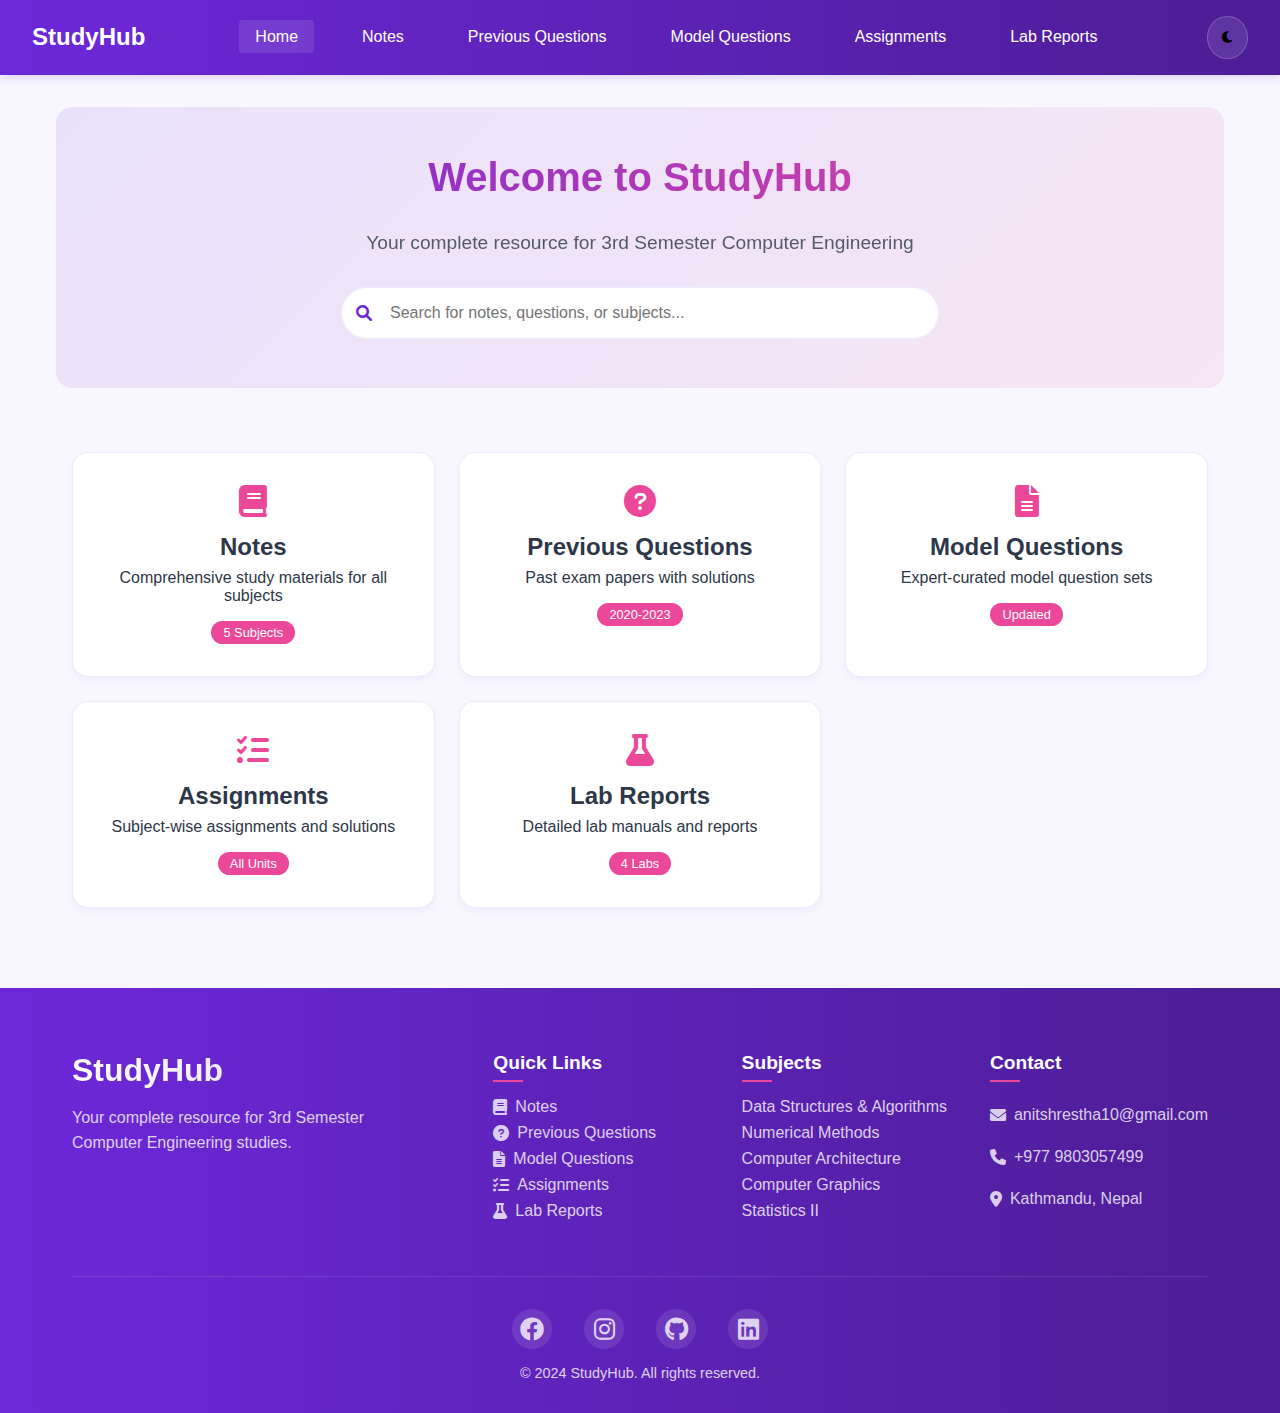
==== index.html @ 10376897 "initial commit" ====
<!DOCTYPE html>
<html lang="en">
<head>
    <meta charset="UTF-8">
    <meta name="viewport" content="width=device-width, initial-scale=1.0">
    <title>3rd Semester Notes</title>
    <link rel="stylesheet" href="styles/style.css">
    <link rel="stylesheet" href="https://cdnjs.cloudflare.com/ajax/libs/font-awesome/6.0.0/css/all.min.css">
</head>
<body>
    <nav class="navbar">
        <div class="nav-brand">StudyHub</div>
        <ul class="nav-links">
            <li><a href="index.html" class="active">Home</a></li>
            <li><a href="notes.html">Notes</a></li>
            <li><a href="previous-questions.html">Previous Questions</a></li>
            <li><a href="model-questions.html">Model Questions</a></li>
            <li><a href="assignments.html">Assignments</a></li>
            <li><a href="lab-reports.html">Lab Reports</a></li>
        </ul>
        <div class="nav-right">
            <button id="theme-toggle" class="theme-toggle">
                <i class="fas fa-moon"></i>
            </button>
            <button class="menu-toggle" aria-label="Toggle navigation">
                <div class="hamburger">
                    <span class="line"></span>
                    <span class="line"></span>
                    <span class="line"></span>
                </div>
            </button>
        </div>
    </nav>

    <main class="container">
        <div class="hero-section">
            <h1>Welcome to StudyHub</h1>
            <p class="hero-subtitle">Your complete resource for 3rd Semester Computer Engineering</p>
            <div class="search-box">
                <i class="fas fa-search"></i>
                <input type="text" placeholder="Search for notes, questions, or subjects...">
            </div>
        </div>

        <div class="categories-grid">
            <a href="notes.html" class="category-card">
                <i class="fas fa-book"></i>
                <h2>Notes</h2>
                <p>Comprehensive study materials for all subjects</p>
                <span class="card-badge">5 Subjects</span>
            </a>
            <a href="previous-questions.html" class="category-card">
                <i class="fas fa-question-circle"></i>
                <h2>Previous Questions</h2>
                <p>Past exam papers with solutions</p>
                <span class="card-badge">2020-2023</span>
            </a>
            <a href="model-questions.html" class="category-card">
                <i class="fas fa-file-alt"></i>
                <h2>Model Questions</h2>
                <p>Expert-curated model question sets</p>
                <span class="card-badge">Updated</span>
            </a>
            <a href="assignments.html" class="category-card">
                <i class="fas fa-tasks"></i>
                <h2>Assignments</h2>
                <p>Subject-wise assignments and solutions</p>
                <span class="card-badge">All Units</span>
            </a>
            <a href="lab-reports.html" class="category-card">
                <i class="fas fa-flask"></i>
                <h2>Lab Reports</h2>
                <p>Detailed lab manuals and reports</p>
                <span class="card-badge">4 Labs</span>
            </a>
        </div>
    </main>

    <footer>
        <div class="footer-content">
            <div class="footer-main">
                <div class="footer-brand">
                    <h2>StudyHub</h2>
                    <p>Your complete resource for 3rd Semester Computer Engineering studies.</p>
                </div>
                <div class="footer-links">
                    <div class="footer-section">
                        <h3>Quick Links</h3>
                        <ul>
                            <li><a href="notes.html"><i class="fas fa-book"></i> Notes</a></li>
                            <li><a href="previous-questions.html"><i class="fas fa-question-circle"></i> Previous Questions</a></li>
                            <li><a href="model-questions.html"><i class="fas fa-file-alt"></i> Model Questions</a></li>
                            <li><a href="assignments.html"><i class="fas fa-tasks"></i> Assignments</a></li>
                            <li><a href="lab-reports.html"><i class="fas fa-flask"></i> Lab Reports</a></li>
                        </ul>
                    </div>
                    <div class="footer-section">
                        <h3>Subjects</h3>
                        <ul>
                            <li><a href="#">Data Structures & Algorithms</a></li>
                            <li><a href="#">Numerical Methods</a></li>
                            <li><a href="#">Computer Architecture</a></li>
                            <li><a href="#">Computer Graphics</a></li>
                            <li><a href="#">Statistics II</a></li>
                        </ul>
                    </div>
                    <div class="footer-section">
                        <h3>Contact</h3>
                        <ul class="contact-info">
                            <li><i class="fas fa-envelope"></i> anitshrestha10@gmail.com</li>
                            <li><i class="fas fa-phone"></i> +977 9803057499</li>
                            <li><i class="fas fa-map-marker-alt"></i> Kathmandu, Nepal</li>
                        </ul>
                    </div>
                </div>
            </div>
            <div class="footer-bottom">
                <div class="social-links">
                    <a href="#" title="Facebook"><i class="fab fa-facebook"></i></a>
                    <a href="#" title="Instagram"><i class="fab fa-instagram"></i></a>
                    <a href="https://github.com/anitcodes" title="GitHub"><i class="fab fa-github"></i></a>
                    <a href="https://www.linkedin.com/in/anitshrestha/" title="LinkedIn"><i class="fab fa-linkedin"></i></a>
                </div>
                <p class="copyright">&copy; 2024 StudyHub. All rights reserved.</p>
            </div>
        </div>
    </footer>

    <script src="scripts/main.js"></script>
    <script src="scripts/search.js"></script>
    <script src="scripts/mobile-nav.js"></script>
</body>
</html>
---- styles/style.css ----
:root {
    --primary-color: #6D28D9;      /* Rich purple */
    --secondary-color: #4C1D95;    /* Darker purple */
    --accent-color: #EC4899;       /* Pink accent */
    --background-color: #F8F7FF;   /* Very light purple-white */
    --text-color: #2D3748;         /* Dark gray with slight purple */
    --card-background: #FFFFFF;    /* Pure white */
    --hover-color: #EDE9FE;       /* Light purple hover */
    --border-color: rgba(109, 40, 217, 0.1);  /* Transparent purple */
}

[data-theme="dark"] {
    --background-color: #1A1625;    /* Dark purple background */
    --text-color: #E9E8FF;         /* Light purple text */
    --card-background: #2D2A3F;    /* Dark purple cards */
    --hover-color: #4C1D95;        /* Deep purple hover */
    --border-color: rgba(237, 233, 254, 0.1);  /* Light border */
}

* {
    margin: 0;
    padding: 0;
    box-sizing: border-box;
}

body {
    font-family: 'Segoe UI', Tahoma, Geneva, Verdana, sans-serif;
    background-color: var(--background-color);
    color: var(--text-color);
    transition: background-color 0.3s, color 0.3s;
}

.navbar {
    background-color: var(--primary-color);
    background-image: linear-gradient(to right, var(--primary-color), var(--secondary-color));
    box-shadow: 0 2px 10px rgba(109, 40, 217, 0.2);
    padding: 1rem 2rem;
    display: flex;
    justify-content: space-between;
    align-items: center;
    color: white;
}

.nav-brand {
    font-size: 1.5rem;
    font-weight: bold;
}

.nav-links {
    display: flex;
    list-style: none;
    gap: 2rem;
}

.nav-links a {
    color: white;
    text-decoration: none;
    padding: 0.5rem 1rem;
    border-radius: 0.25rem;
    transition: background-color 0.3s;
    position: relative;
    overflow: hidden;
}

.nav-links a:hover,
.nav-links a.active {
    background-color: rgba(255, 255, 255, 0.1);
}

.nav-links a::after {
    content: '';
    position: absolute;
    bottom: 0;
    left: 0;
    width: 0;
    height: 2px;
    background-color: white;
    transition: width 0.3s ease;
}

.nav-links a:hover::after {
    width: 100%;
}

.theme-toggle {
    background: rgba(255, 255, 255, 0.1);
    padding: 0.8rem;
    border-radius: 50%;
    border: 1px solid rgba(255, 255, 255, 0.2);
    cursor: pointer;
    transition: all 0.3s ease;
}

.theme-toggle:hover {
    background: rgba(255, 255, 255, 0.2);
    transform: rotate(180deg);
}

.container {
    max-width: 1200px;
    margin: 2rem auto;
    padding: 0 1rem;
}

h1 {
    text-align: center;
    margin-bottom: 2rem;
    color: var(--primary-color);
    font-size: 2.5rem;
    font-weight: 700;
    background: linear-gradient(to right, var(--primary-color), var(--accent-color));
    -webkit-background-clip: text;
    -webkit-text-fill-color: transparent;
}

.categories-grid {
    display: grid;
    grid-template-columns: repeat(auto-fit, minmax(280px, 1fr));
    gap: 1.5rem;
    padding: 1rem;
}

.category-card {
    background-color: var(--card-background);
    padding: 2rem;
    border-radius: 1rem;
    border: 1px solid var(--border-color);
    box-shadow: 0 4px 6px rgba(109, 40, 217, 0.05);
    text-align: center;
    text-decoration: none;
    color: var(--text-color);
    transition: all 0.3s ease;
}

.category-card:hover {
    transform: translateY(-5px);
    background-color: var(--hover-color);
    box-shadow: 0 8px 15px rgba(109, 40, 217, 0.1);
    border-color: var(--primary-color);
}

.category-card i {
    font-size: 2rem;
    color: var(--accent-color);
    margin-bottom: 1rem;
}

.category-card h2 {
    margin-bottom: 0.5rem;
}

footer {
    background: linear-gradient(to right, var(--primary-color), var(--secondary-color));
    color: white;
    padding: 4rem 0 0 0;
    margin-top: 4rem;
}

.footer-content {
    max-width: 1200px;
    margin: 0 auto;
    padding: 0 2rem;
}

.footer-main {
    display: grid;
    grid-template-columns: 1fr 2fr;
    gap: 4rem;
    margin-bottom: 3rem;
}

.footer-brand h2 {
    font-size: 2rem;
    margin-bottom: 1rem;
    background: linear-gradient(to right, #fff, rgba(255, 255, 255, 0.8));
    -webkit-background-clip: text;
    -webkit-text-fill-color: transparent;
}

.footer-brand p {
    color: rgba(255, 255, 255, 0.8);
    line-height: 1.6;
}

.footer-links {
    display: grid;
    grid-template-columns: repeat(3, 1fr);
    gap: 2rem;
}

.footer-section h3 {
    color: white;
    margin-bottom: 1rem;
    font-size: 1.2rem;
    position: relative;
    padding-bottom: 0.5rem;
}

.footer-section h3::after {
    content: '';
    position: absolute;
    left: 0;
    bottom: 0;
    width: 30px;
    height: 2px;
    background: var(--accent-color);
}

.footer-section ul {
    list-style: none;
    padding: 0;
}

.footer-section ul li {
    margin-bottom: 0.5rem;
}

.footer-section a {
    color: rgba(255, 255, 255, 0.8);
    text-decoration: none;
    transition: color 0.3s ease;
    display: flex;
    align-items: center;
    gap: 0.5rem;
    position: relative;
}

.footer-section a:hover {
    color: white;
}

/* Remove underline from Quick Links icons */
.footer-section a::after {
    display: none;
}

.contact-info li {
    display: flex;
    align-items: center;
    gap: 0.5rem;
    color: rgba(255, 255, 255, 0.8);
    padding: 0.5rem 0;
}

.footer-bottom {
    border-top: 1px solid rgba(255, 255, 255, 0.1);
    padding: 2rem 0;
    text-align: center;
}

.social-links {
    display: flex;
    justify-content: center;
    gap: 2rem;
    margin-bottom: 1rem;
}

.social-links a {
    color: rgba(255, 255, 255, 0.8);
    font-size: 1.5rem;
    transition: all 0.3s ease;
    width: 40px;
    height: 40px;
    display: flex;
    align-items: center;
    justify-content: center;
    border-radius: 50%;
    background: rgba(255, 255, 255, 0.1);
    text-decoration: none;
}

.social-links a:hover {
    color: white;
    background: var(--accent-color);
    transform: translateY(-3px);
}

.copyright {
    color: rgba(255, 255, 255, 0.8);
    font-size: 0.9rem;
}

@media (max-width: 768px) {
    .footer-main {
        grid-template-columns: 1fr;
        gap: 2rem;
    }

    .footer-links {
        grid-template-columns: 1fr;
        text-align: center;
    }

    .footer-section h3::after {
        left: 50%;
        transform: translateX(-50%);
    }

    .footer-content {
        padding: 0 1rem;
    }

    .social-links {
        justify-content: center;
    }

    .footer-section a {
        justify-content: center;
    }

    .contact-info li {
        justify-content: center;
    }
}

.subject-grid, .year-sections {
    display: grid;
    grid-template-columns: repeat(auto-fit, minmax(300px, 1fr));
    gap: 2rem;
    padding: 1rem;
}

.subject-card, .year-card {
    background-color: var(--card-background);
    padding: 1.5rem;
    border-radius: 0.5rem;
    box-shadow: 0 2px 4px rgba(0, 0, 0, 0.1);
}

.topic-list, .paper-list {
    list-style: none;
    padding: 0;
    margin-top: 1rem;
}

.topic-list li, .paper-list li {
    margin-bottom: 0.5rem;
}

.topic-list a, .paper-list a {
    color: var(--text-color);
    text-decoration: none;
    display: flex;
    align-items: center;
    padding: 0.5rem;
    border-radius: 0.25rem;
    transition: background-color 0.3s;
}

.topic-list a:hover, .paper-list a:hover {
    background-color: var(--hover-color);
}

.topic-list i, .paper-list i {
    margin-right: 0.5rem;
    color: var(--primary-color);
}

.semester-papers h3 {
    margin: 1rem 0 0.5rem 0;
    color: var(--primary-color);
}

@media (max-width: 768px) {
    .subject-grid, .year-sections {
        grid-template-columns: 1fr;
    }
}

/* Hero Section Styles */
.hero-section {
    text-align: center;
    padding: 3rem 1rem;
    margin-bottom: 3rem;
    background: linear-gradient(135deg, rgba(109, 40, 217, 0.1), rgba(236, 72, 153, 0.1));
    border-radius: 1rem;
}

.hero-subtitle {
    font-size: 1.2rem;
    color: var(--text-color);
    margin-bottom: 2rem;
    opacity: 0.8;
}

.search-box {
    max-width: 600px;
    margin: 0 auto;
    position: relative;
}

.search-box input {
    width: 100%;
    padding: 1rem 1rem 1rem 3rem;
    border: 2px solid var(--border-color);
    border-radius: 2rem;
    font-size: 1rem;
    transition: all 0.3s ease;
    background-color: var(--card-background);
}

.search-box input:focus {
    outline: none;
    border-color: var(--primary-color);
    box-shadow: 0 0 0 3px rgba(109, 40, 217, 0.1);
}

.search-box i {
    position: absolute;
    left: 1rem;
    top: 50%;
    transform: translateY(-50%);
    color: var(--primary-color);
}

/* Card Badge */
.card-badge {
    display: inline-block;
    padding: 0.25rem 0.75rem;
    background-color: var(--accent-color);
    color: white;
    border-radius: 1rem;
    font-size: 0.8rem;
    margin-top: 1rem;
}

/* Quick Stats */
.quick-stats {
    display: grid;
    grid-template-columns: repeat(auto-fit, minmax(200px, 1fr));
    gap: 2rem;
    margin: 4rem 0;
    text-align: center;
}

.stat-card {
    padding: 2rem;
    background: var(--card-background);
    border-radius: 1rem;
    border: 1px solid var(--border-color);
    transition: transform 0.3s ease;
}

.stat-card:hover {
    transform: translateY(-5px);
}

.stat-card i {
    font-size: 2rem;
    color: var(--accent-color);
    margin-bottom: 1rem;
}

.stat-card h3 {
    font-size: 2rem;
    color: var(--primary-color);
    margin-bottom: 0.5rem;
}

/* Search Results Styles */
.search-results {
    position: absolute;
    top: 100%;
    left: 0;
    right: 0;
    background: var(--card-background);
    border-radius: 1rem;
    box-shadow: 0 4px 6px rgba(0, 0, 0, 0.1);
    margin-top: 0.5rem;
    max-height: 400px;
    overflow-y: auto;
    display: none;
    z-index: 1000;
}

.search-result-item {
    display: block;
    padding: 1rem;
    border-bottom: 1px solid var(--border-color);
    color: var(--text-color);
    text-decoration: none;
    transition: background-color 0.3s;
}

.search-result-item:hover {
    background-color: var(--hover-color);
}

.search-result-item:last-child {
    border-bottom: none;
}

.result-title {
    font-weight: 600;
    margin-bottom: 0.25rem;
}

.result-meta {
    font-size: 0.875rem;
    color: var(--text-color);
    opacity: 0.8;
}

.result-subject {
    color: var(--primary-color);
    margin-right: 1rem;
}

.result-category {
    background: var(--accent-color);
    color: white;
    padding: 0.125rem 0.5rem;
    border-radius: 1rem;
    font-size: 0.75rem;
}

.no-results {
    padding: 1rem;
    text-align: center;
    color: var(--text-color);
    opacity: 0.7;
}

/* Base responsive styles */
html {
    font-size: 16px;
}

@media (max-width: 1200px) {
    html {
        font-size: 15px;
    }
}

@media (max-width: 992px) {
    html {
        font-size: 14px;
    }
}

/* Hide menu toggle in desktop view */
.menu-toggle {
    display: none;
}

/* Navbar responsive styles */
@media (max-width: 768px) {
    .navbar {
        padding: 1rem;
        position: relative;
    }

    .nav-links {
        position: fixed;
        top: 0;
        left: -100%;
        height: 100vh;
        width: 80%;
        max-width: 300px;
        background: linear-gradient(135deg, var(--primary-color), var(--secondary-color));
        flex-direction: column;
        padding: 4rem 2rem 2rem;
        transition: left 0.3s ease;
        z-index: 1000;
        box-shadow: 4px 0 15px rgba(0, 0, 0, 0.1);
    }

    .nav-links.active {
        left: 0;
    }

    .nav-links li {
        opacity: 0;
        transform: translateX(-20px);
        transition: all 0.3s ease;
    }

    .nav-links.active li {
        opacity: 1;
        transform: translateX(0);
    }

    /* Add delay for each menu item */
    .nav-links li:nth-child(1) { transition-delay: 0.1s; }
    .nav-links li:nth-child(2) { transition-delay: 0.2s; }
    .nav-links li:nth-child(3) { transition-delay: 0.3s; }
    .nav-links li:nth-child(4) { transition-delay: 0.4s; }
    .nav-links li:nth-child(5) { transition-delay: 0.5s; }
    .nav-links li:nth-child(6) { transition-delay: 0.6s; }

    .nav-links a {
        padding: 1rem;
        width: 100%;
        display: flex;
        align-items: center;
        gap: 1rem;
        border-radius: 0.5rem;
    }

    /* Add icons for mobile menu */
    .nav-links a::before {
        font-family: "Font Awesome 5 Free";
        font-weight: 900;
        font-size: 1.2rem;
    }

    .nav-links li:nth-child(1) a::before { content: "\f015"; }  /* home */
    .nav-links li:nth-child(2) a::before { content: "\f02d"; }  /* book */
    .nav-links li:nth-child(3) a::before { content: "\f059"; }  /* question */
    .nav-links li:nth-child(4) a::before { content: "\f15c"; }  /* file */
    .nav-links li:nth-child(5) a::before { content: "\f0ae"; }  /* tasks */
    .nav-links li:nth-child(6) a::before { content: "\f0c3"; }  /* flask */

    /* Add hamburger menu */
    .menu-toggle {
        display: flex;
        align-items: center;
        justify-content: center;
        width: 40px;
        height: 40px;
        background: transparent;
        border: none;
        border-radius: 0.5rem;
        cursor: pointer;
        z-index: 1001;
        transition: all 0.3s ease;
        padding: 0;
        outline: none;
    }

    /* Overlay for mobile menu */
    .menu-overlay {
        display: none;
        position: fixed;
        top: 0;
        left: 0;
        width: 100%;
        height: 100%;
        background: rgba(0, 0, 0, 0.7);
        backdrop-filter: blur(4px);
        z-index: 999;
        opacity: 0;
        transition: opacity 0.3s ease;
    }

    .menu-overlay.active {
        display: block;
        opacity: 1;
    }

    /* Container for right-side navbar items */
    .nav-right {
        display: flex;
        align-items: center;
        gap: 0.5rem;
    }

    .hamburger {
        width: 24px;
        height: 20px;
        position: relative;
        display: flex;
        flex-direction: column;
        justify-content: space-between;
    }

    .hamburger .line {
        width: 100%;
        height: 2px;
        background-color: white;
        border-radius: 4px;
        transition: all 0.3s ease-in-out;
    }

    /* Animation for active state */
    .menu-toggle.active .line:nth-child(1) {
        transform: translateY(9px) rotate(45deg);
    }

    .menu-toggle.active .line:nth-child(2) {
        opacity: 0;
    }

    .menu-toggle.active .line:nth-child(3) {
        transform: translateY(-9px) rotate(-45deg);
    }

    .menu-toggle:hover .line {
        background-color: var(--accent-color);
    }
}

/* Hero section responsive */
@media (max-width: 576px) {
    .hero-section {
        padding: 2rem 1rem;
    }

    .hero-section h1 {
        font-size: 2rem;
    }

    .hero-subtitle {
        font-size: 1rem;
    }

    .search-box {
        width: 100%;
    }
}

/* Cards responsive */
@media (max-width: 576px) {
    .categories-grid {
        grid-template-columns: 1fr;
    }

    .category-card {
        padding: 1.5rem;
    }
}

/* Subject grid responsive */
@media (max-width: 992px) {
    .subject-grid {
        grid-template-columns: repeat(2, 1fr);
    }
}

@media (max-width: 576px) {
    .subject-grid {
        grid-template-columns: 1fr;
    }
}
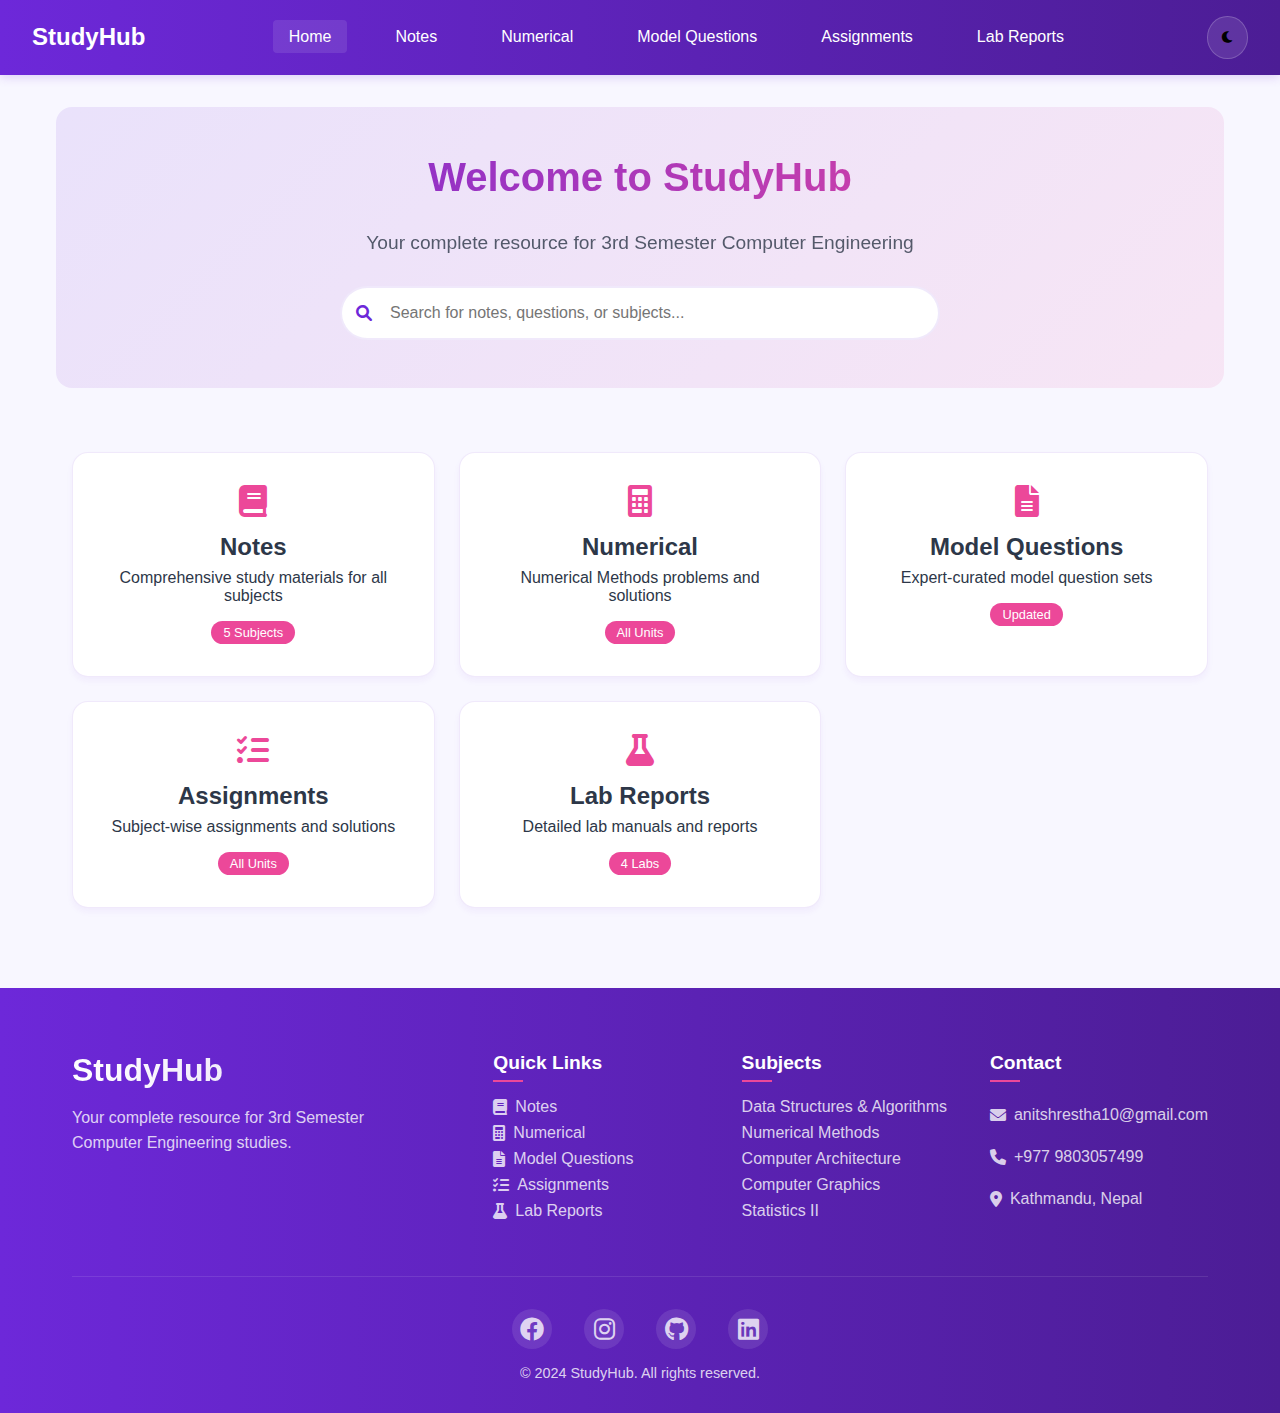
==== commit a2d326e1: "updated" ====
--- a/index.html
+++ b/index.html
@@ -13,7 +13,7 @@
         <ul class="nav-links">
             <li><a href="index.html" class="active">Home</a></li>
             <li><a href="notes.html">Notes</a></li>
-            <li><a href="previous-questions.html">Previous Questions</a></li>
+            <li><a href="numerical.html">Numerical</a></li>
             <li><a href="model-questions.html">Model Questions</a></li>
             <li><a href="assignments.html">Assignments</a></li>
             <li><a href="lab-reports.html">Lab Reports</a></li>
@@ -49,11 +49,11 @@
                 <p>Comprehensive study materials for all subjects</p>
                 <span class="card-badge">5 Subjects</span>
             </a>
-            <a href="previous-questions.html" class="category-card">
-                <i class="fas fa-question-circle"></i>
-                <h2>Previous Questions</h2>
-                <p>Past exam papers with solutions</p>
-                <span class="card-badge">2020-2023</span>
+            <a href="numerical.html" class="category-card">
+                <i class="fas fa-calculator"></i>
+                <h2>Numerical</h2>
+                <p>Numerical Methods problems and solutions</p>
+                <span class="card-badge">All Units</span>
             </a>
             <a href="model-questions.html" class="category-card">
                 <i class="fas fa-file-alt"></i>
@@ -88,7 +88,7 @@
                         <h3>Quick Links</h3>
                         <ul>
                             <li><a href="notes.html"><i class="fas fa-book"></i> Notes</a></li>
-                            <li><a href="previous-questions.html"><i class="fas fa-question-circle"></i> Previous Questions</a></li>
+                            <li><a href="numerical.html"><i class="fas fa-calculator"></i> Numerical</a></li>
                             <li><a href="model-questions.html"><i class="fas fa-file-alt"></i> Model Questions</a></li>
                             <li><a href="assignments.html"><i class="fas fa-tasks"></i> Assignments</a></li>
                             <li><a href="lab-reports.html"><i class="fas fa-flask"></i> Lab Reports</a></li>
@@ -129,5 +129,6 @@
     <script src="scripts/main.js"></script>
     <script src="scripts/search.js"></script>
     <script src="scripts/mobile-nav.js"></script>
+    <script src="js/notes.js"></script>
 </body>
 </html> 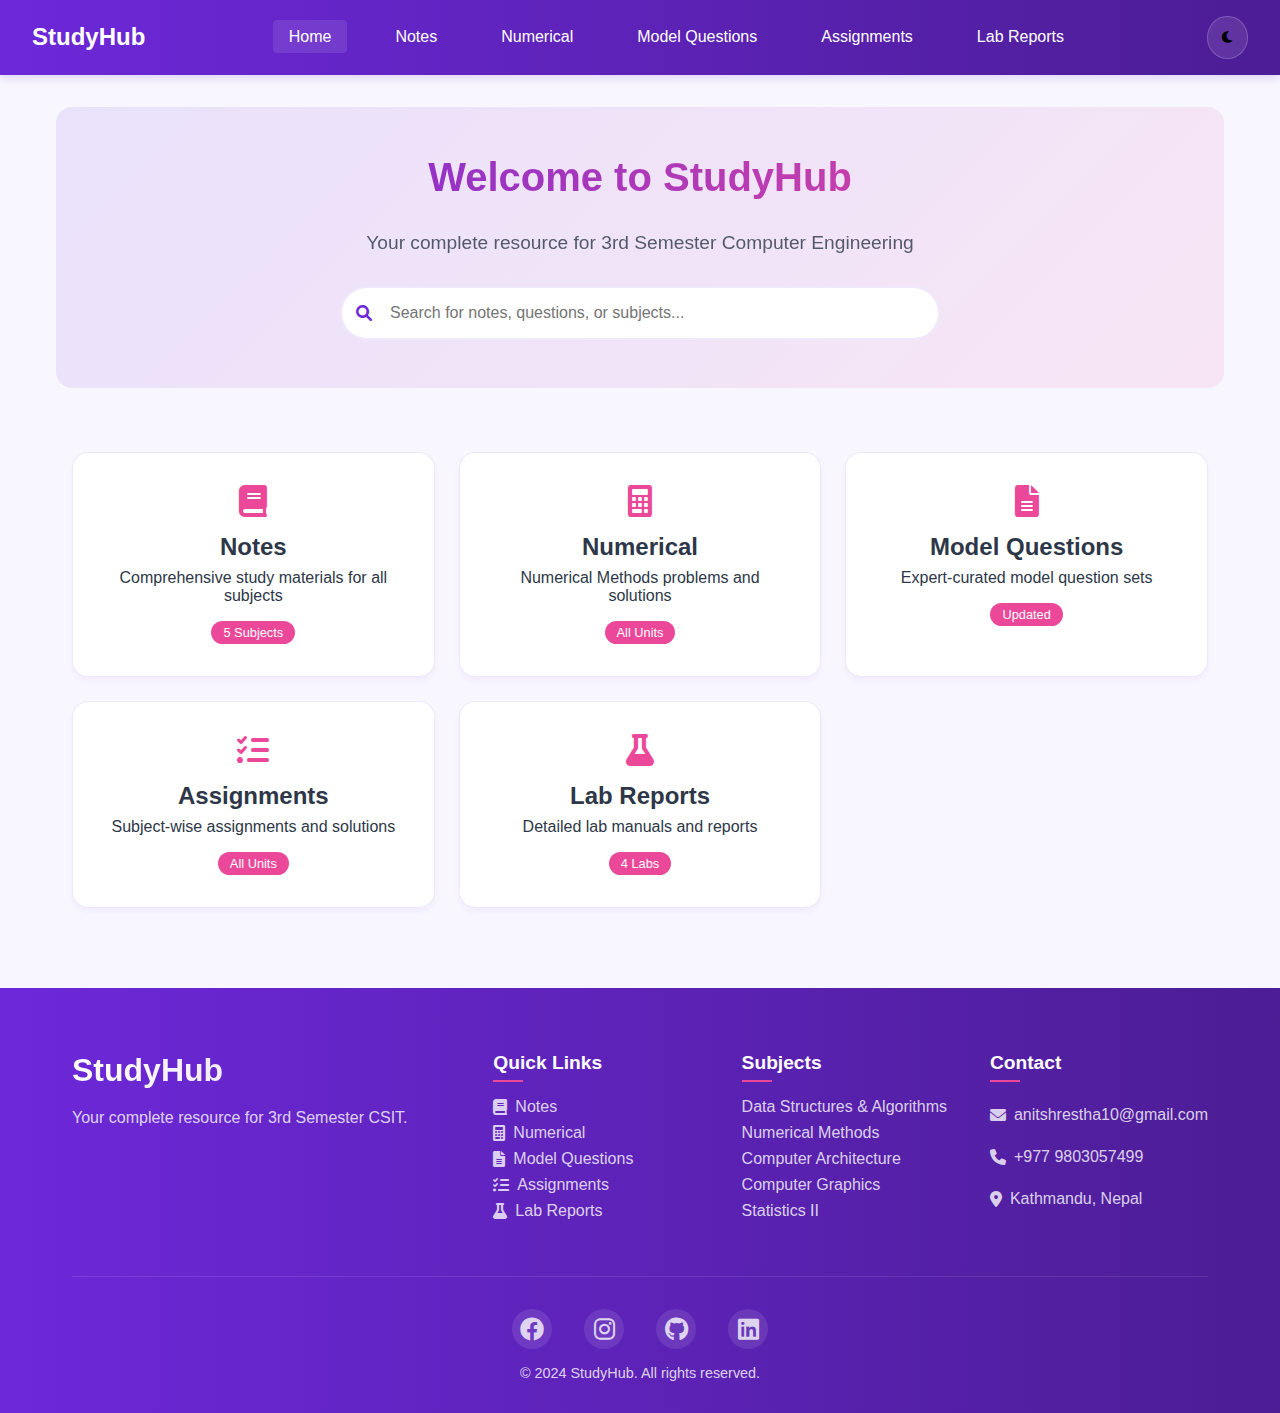
==== commit 9ae45c4e: "something" ====
--- a/index.html
+++ b/index.html
@@ -81,7 +81,7 @@
             <div class="footer-main">
                 <div class="footer-brand">
                     <h2>StudyHub</h2>
-                    <p>Your complete resource for 3rd Semester Computer Engineering studies.</p>
+                    <p>Your complete resource for 3rd Semester CSIT.</p>
                 </div>
                 <div class="footer-links">
                     <div class="footer-section">
